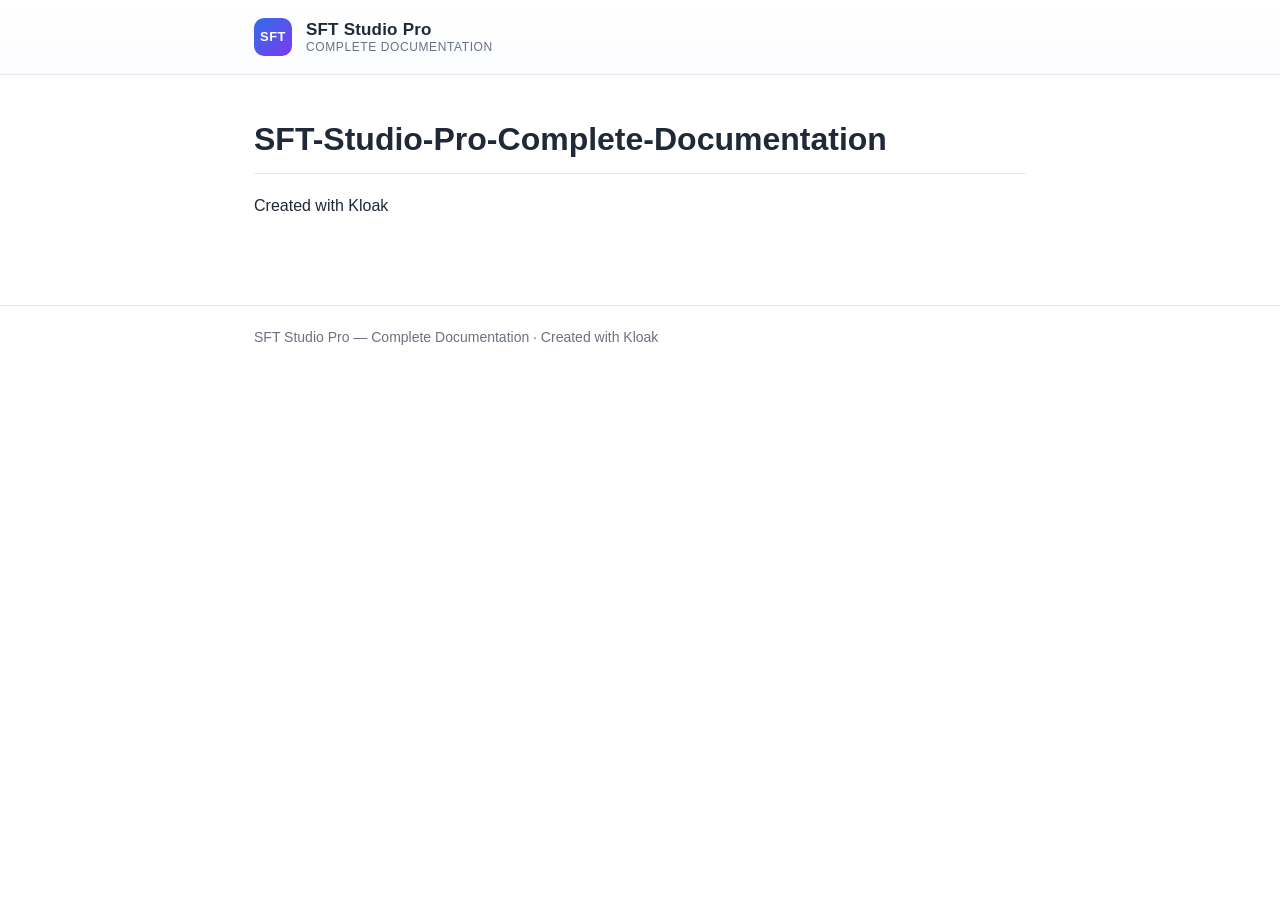
==== index.html @ 823feee2 "Prepare pages deployment with Kloak" ====
<!DOCTYPE html>
<html lang="en">
<head>
<meta charset="utf-8">
<meta name="viewport" content="width=device-width, initial-scale=1">
<title>SFT Studio Pro — Complete Documentation</title>
<meta name="description" content="SFT Studio Pro — Complete Documentation">
<style>
:root{
  --text:#1f2937;
  --muted:#6b7280;
  --accent:#2f6feb;
  --border:#e5e7eb;
  --bg:#ffffff;
  --surface:#f6f8fa;
  --code-bg:#eef1f5;
}
*{box-sizing:border-box}
html{scroll-behavior:smooth}
body{
  margin:0;
  font-family:-apple-system,BlinkMacSystemFont,"Segoe UI",Roboto,Helvetica,Arial,sans-serif;
  color:var(--text);
  background:var(--bg);
  line-height:1.7;
  -webkit-font-smoothing:antialiased;
}
.wrap{max-width:820px;margin:0 auto;padding:0 24px}
.site-header{
  border-bottom:1px solid var(--border);
  background:linear-gradient(180deg,#ffffff,#fbfcfe);
}
.site-header .wrap{
  display:flex;
  align-items:center;
  gap:14px;
  padding-top:18px;
  padding-bottom:18px;
}
.logo{
  width:38px;
  height:38px;
  border-radius:10px;
  flex:0 0 auto;
  background:linear-gradient(135deg,#2f6feb,#7c3aed);
  color:#fff;
  font-weight:700;
  font-size:13px;
  letter-spacing:.5px;
  display:flex;
  align-items:center;
  justify-content:center;
}
.brand{display:flex;flex-direction:column;line-height:1.25}
.brand strong{font-size:17px;letter-spacing:.2px}
.brand span{font-size:12px;color:var(--muted);letter-spacing:.6px;text-transform:uppercase}
main{padding:44px 0 72px}
article h1{font-size:32px;line-height:1.25;margin:0 0 18px;padding-bottom:14px;border-bottom:1px solid var(--border)}
article h2{font-size:24px;margin:34px 0 12px;padding-bottom:8px;border-bottom:1px solid var(--border)}
article h3{font-size:19px;margin:28px 0 10px}
article h4{font-size:16px;margin:24px 0 8px}
article p{margin:0 0 14px}
article a{color:var(--accent);text-decoration:none}
article a:hover{text-decoration:underline}
article code{
  background:var(--code-bg);
  padding:2px 6px;
  border-radius:5px;
  font-size:.9em;
  font-family:ui-monospace,SFMono-Regular,Menlo,Consolas,monospace;
}
article pre{
  background:#0d1117;
  color:#e6edf3;
  padding:16px;
  border-radius:8px;
  overflow:auto;
  font-size:14px;
  line-height:1.55;
  margin:0 0 16px;
}
article pre code{background:transparent;padding:0;color:inherit}
article ul,article ol{padding-left:26px;margin:0 0 14px}
article li{margin:4px 0}
article blockquote{
  margin:0 0 14px;
  padding:6px 16px;
  border-left:3px solid var(--border);
  color:var(--muted);
  background:var(--surface);
  border-radius:0 8px 8px 0;
}
article hr{border:0;border-top:1px solid var(--border);margin:28px 0}
article img{max-width:100%;height:auto}
.site-footer{border-top:1px solid var(--border);color:var(--muted);font-size:14px}
.site-footer .wrap{padding-top:20px;padding-bottom:30px}
@media (max-width:600px){
  article h1{font-size:26px}
  main{padding:32px 0 56px}
}
</style>
</head>
<body>
<header class="site-header">
  <div class="wrap">
    <div class="logo" aria-hidden="true">SFT</div>
    <div class="brand">
      <strong>SFT Studio Pro</strong>
      <span>Complete Documentation</span>
    </div>
  </div>
</header>
<main>
  <div class="wrap">
    <article id="content">
      <h1>SFT-Studio-Pro-Complete-Documentation</h1>
      <p>Created with Kloak</p>
    </article>
  </div>
</main>
<footer class="site-footer">
  <div class="wrap">SFT Studio Pro — Complete Documentation · Created with Kloak</div>
</footer>
<script>
(function () {
  function esc(s) {
    return s.replace(/&/g, "&amp;").replace(/</g, "&lt;").replace(/>/g, "&gt;");
  }
  function inline(s) {
    return esc(s)
      .replace(/`([^`]+)`/g, "<code>$1</code>")
      .replace(/!\[([^\]]*)\]\(([^)\s]+)\)/g, "<img alt=\"$1\" src=\"$2\">")
      .replace(/\[([^\]]+)\]\(([^)\s]+)\)/g, "<a href=\"$2\" target=\"_blank\" rel=\"noopener noreferrer\">$1</a>")
      .replace(/\*\*([^*]+)\*\*/g, "<strong>$1</strong>")
      .replace(/(^|\W)\*([^*]+)\*/g, "$1<em>$2</em>");
  }
  function renderMarkdown(md) {
    var lines = md.replace(/\r\n?/g, "\n").split("\n");
    var out = [];
    var inCode = false, code = [], listTag = null, para = [];
    function flushPara() {
      if (para.length) {
        out.push("<p>" + para.map(inline).join(" ") + "</p>");
        para = [];
      }
    }
    function closeList() {
      if (listTag) {
        out.push("</" + listTag + ">");
        listTag = null;
      }
    }
    for (var i = 0; i < lines.length; i++) {
      var line = lines[i];
      if (/^```/.test(line)) {
        if (inCode) {
          out.push("<pre><code>" + esc(code.join("\n")) + "</code></pre>");
          code = [];
          inCode = false;
        } else {
          flushPara();
          closeList();
          inCode = true;
        }
        continue;
      }
      if (inCode) { code.push(line); continue; }
      if (/^\s*$/.test(line)) { flushPara(); closeList(); continue; }
      var h = line.match(/^(#{1,6})\s+(.*)$/);
      if (h) {
        flushPara();
        closeList();
        out.push("<h" + h[1].length + ">" + inline(h[2]) + "</h" + h[1].length + ">");
        continue;
      }
      if (/^\s*([-*+]|\d+[.)])\s+/.test(line)) {
        flushPara();
        var tag = /^\s*\d+[.)]\s+/.test(line) ? "ol" : "ul";
        if (listTag !== tag) { closeList(); out.push("<" + tag + ">"); listTag = tag; }
        out.push("<li>" + inline(line.replace(/^\s*([-*+]|\d+[.)])\s+/, "")) + "</li>");
        continue;
      }
      if (/^>\s?/.test(line)) {
        flushPara();
        closeList();
        out.push("<blockquote>" + inline(line.replace(/^>\s?/, "")) + "</blockquote>");
        continue;
      }
      if (/^\s*(-{3,}|\*{3,}|_{3,})\s*$/.test(line)) {
        flushPara();
        closeList();
        out.push("<hr>");
        continue;
      }
      para.push(line.trim());
    }
    if (inCode) { out.push("<pre><code>" + esc(code.join("\n")) + "</code></pre>"); }
    flushPara();
    closeList();
    return out.join("\n");
  }
  fetch("README.md", { cache: "no-store" })
    .then(function (r) {
      if (!r.ok) { throw new Error("README unavailable"); }
      return r.text();
    })
    .then(function (text) {
      if (text && text.trim()) {
        document.getElementById("content").innerHTML = renderMarkdown(text);
      }
    })
    .catch(function () {
      /* Keep the embedded documentation content as fallback. */
    });
})();
</script>
</body>
</html>
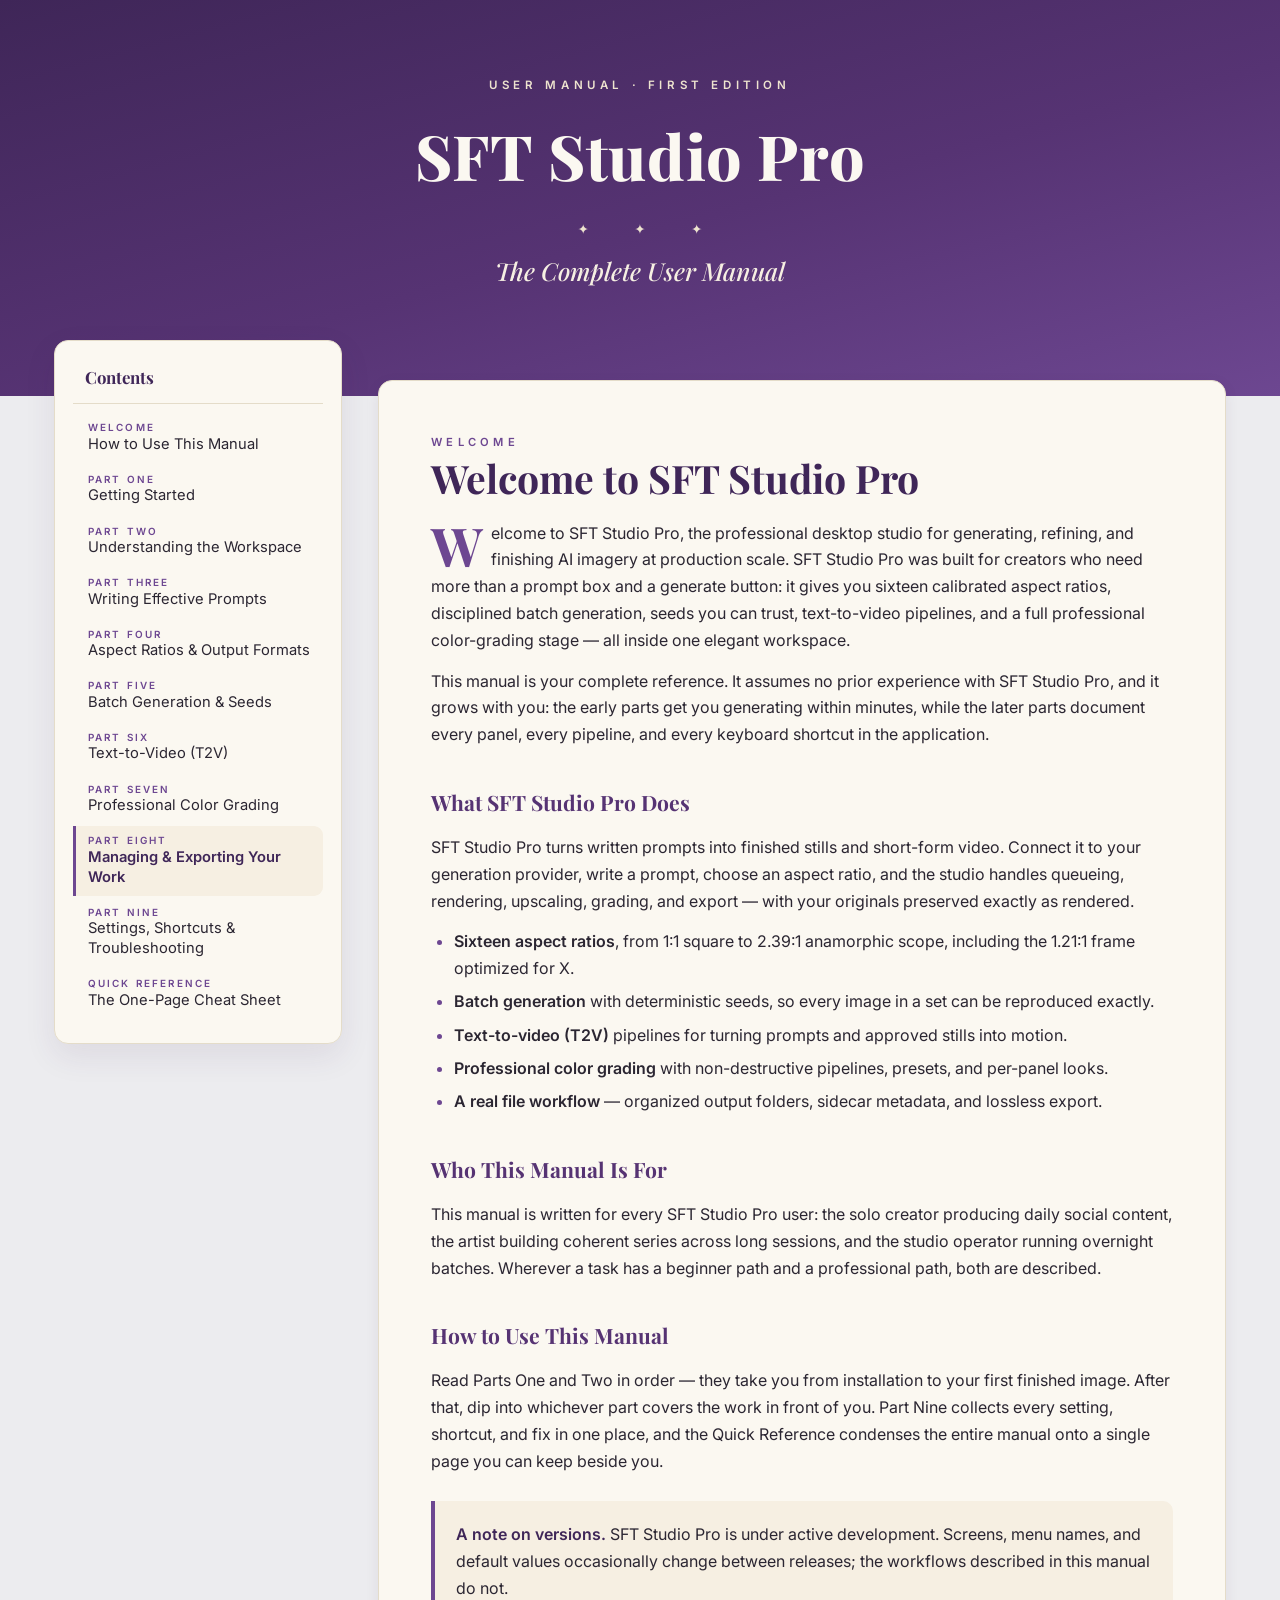
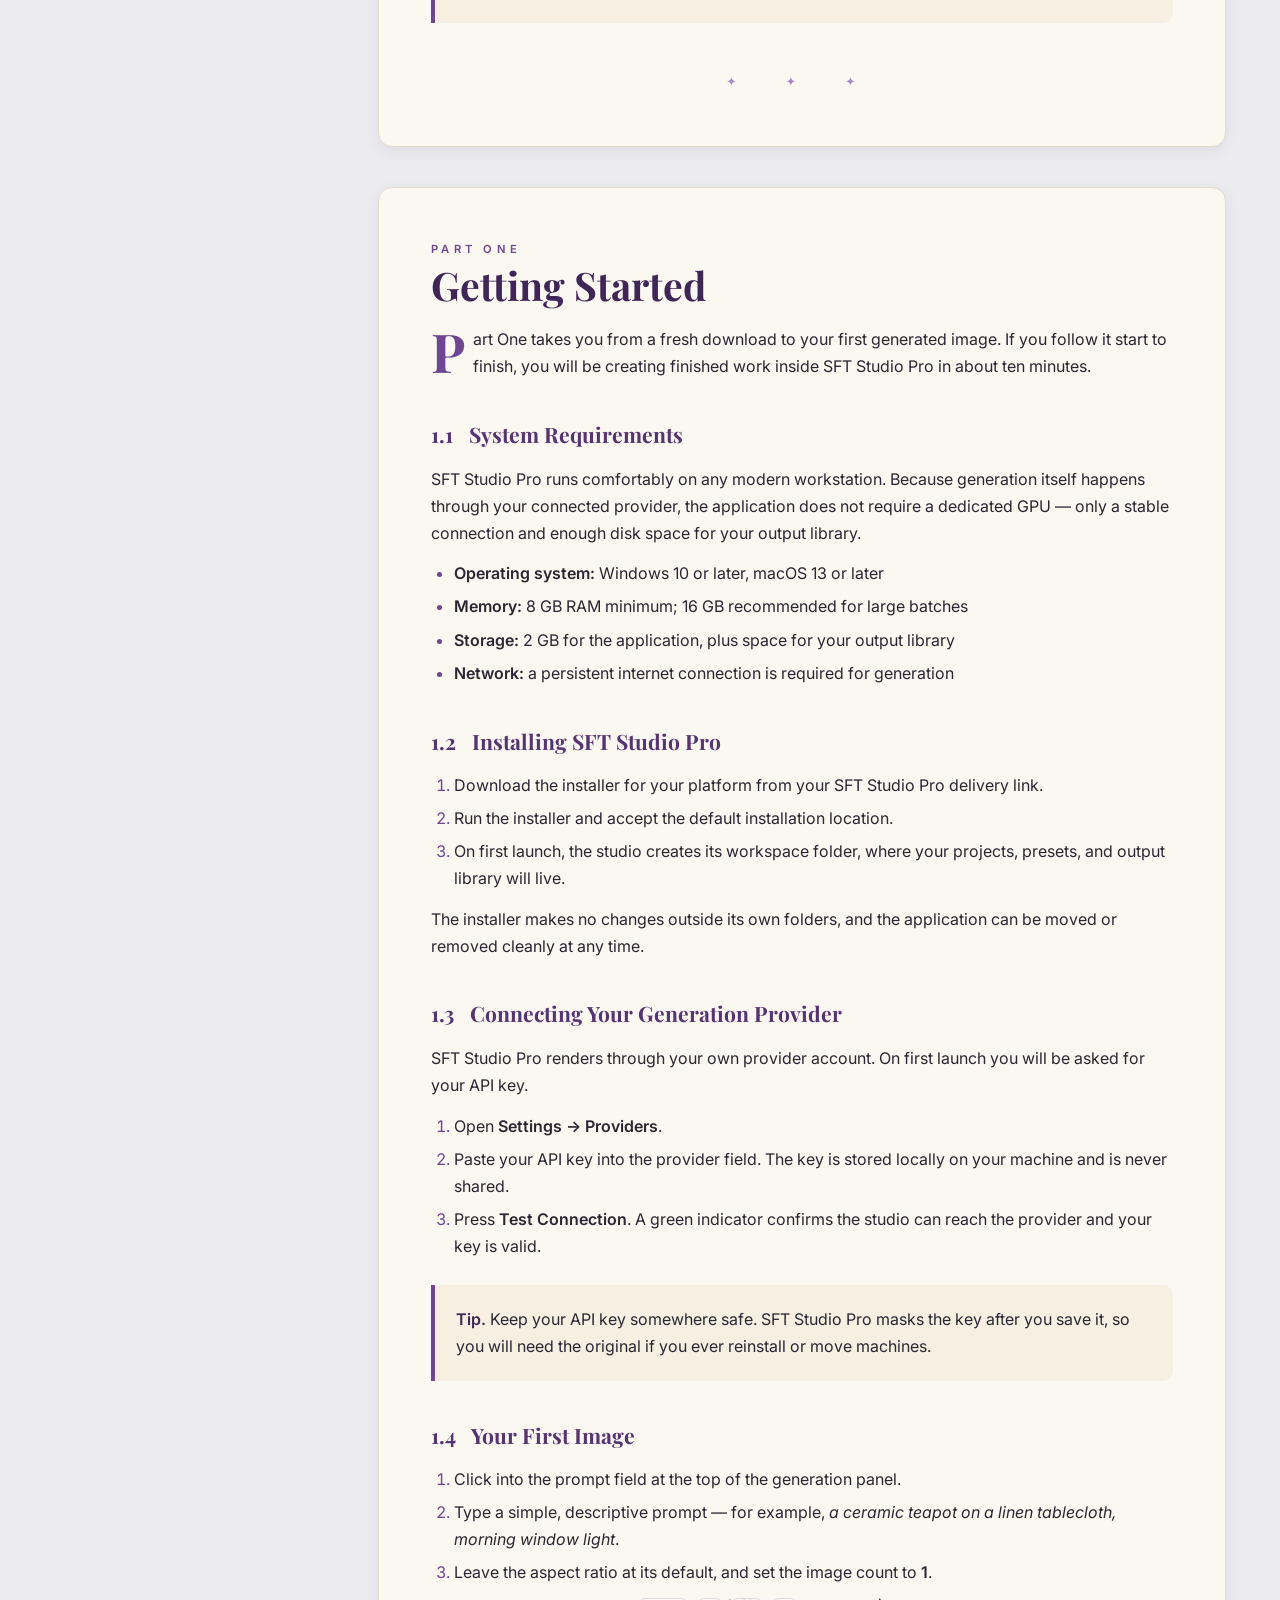
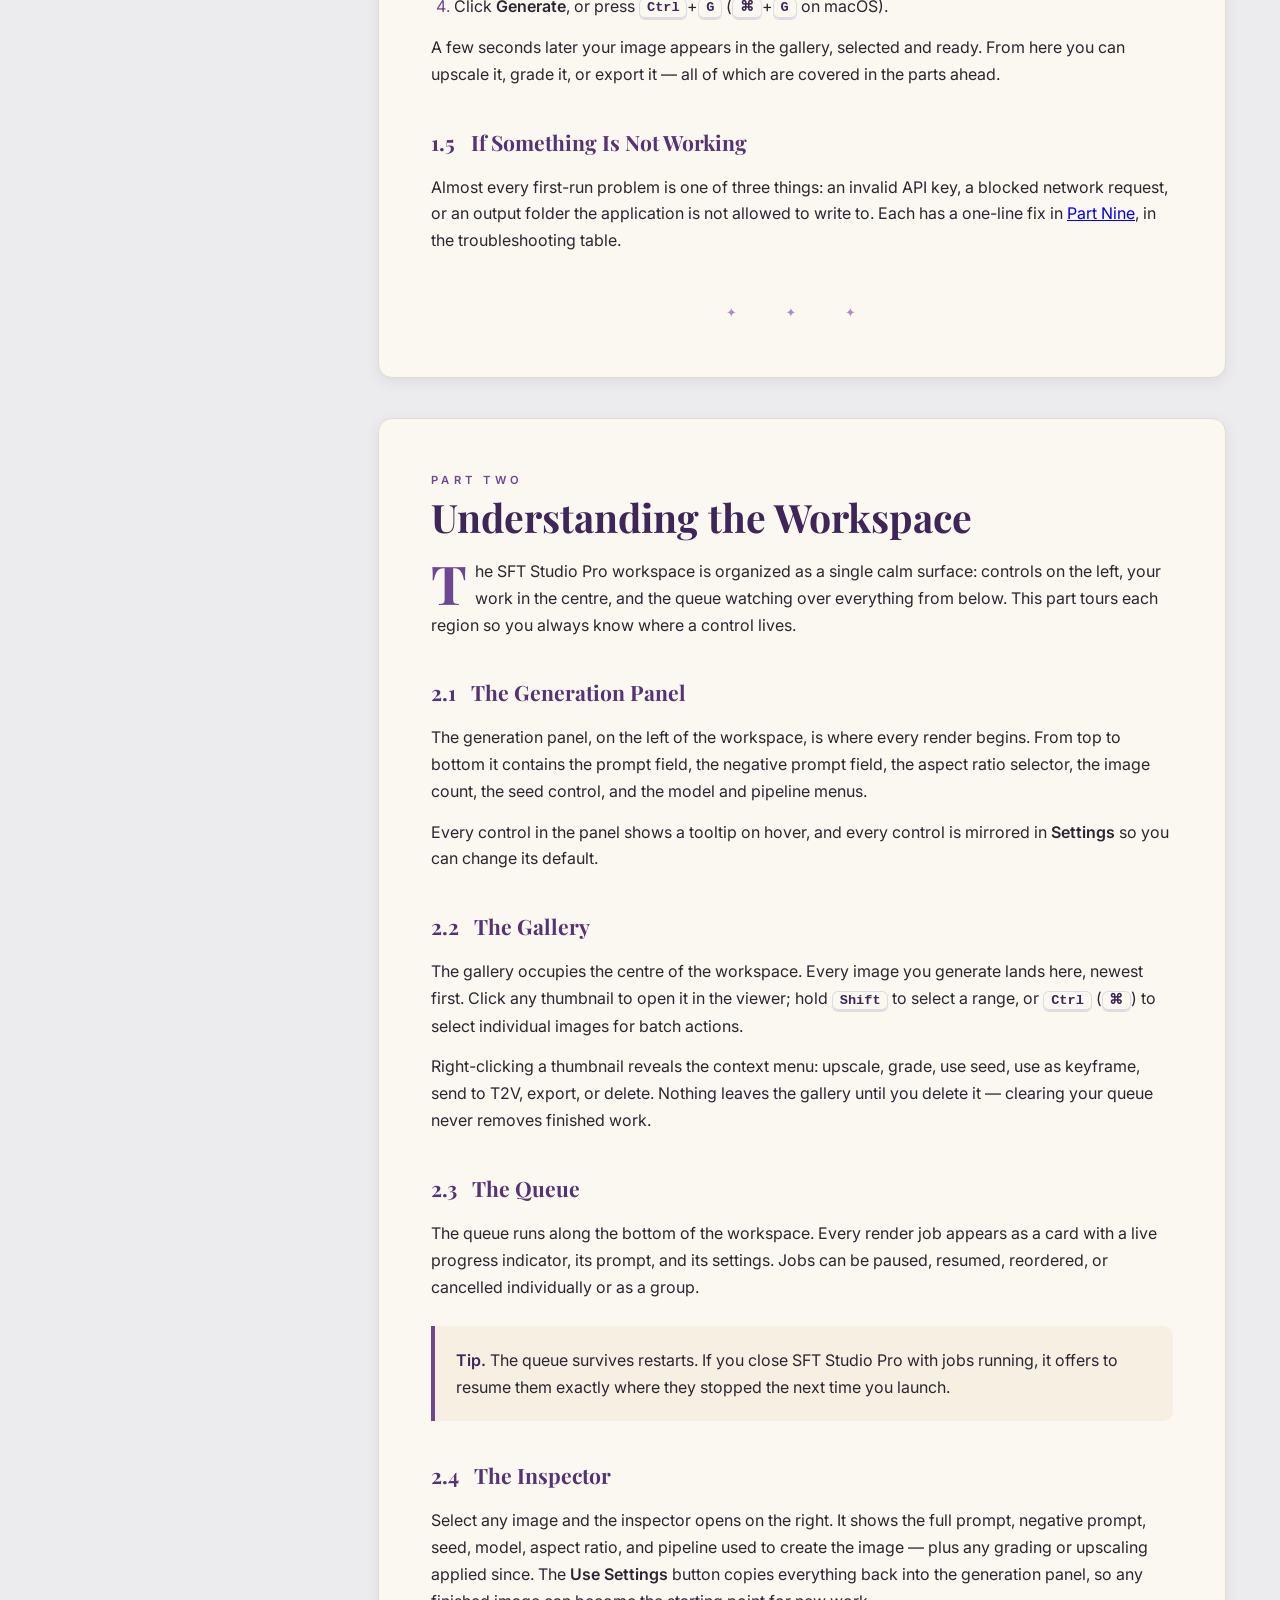
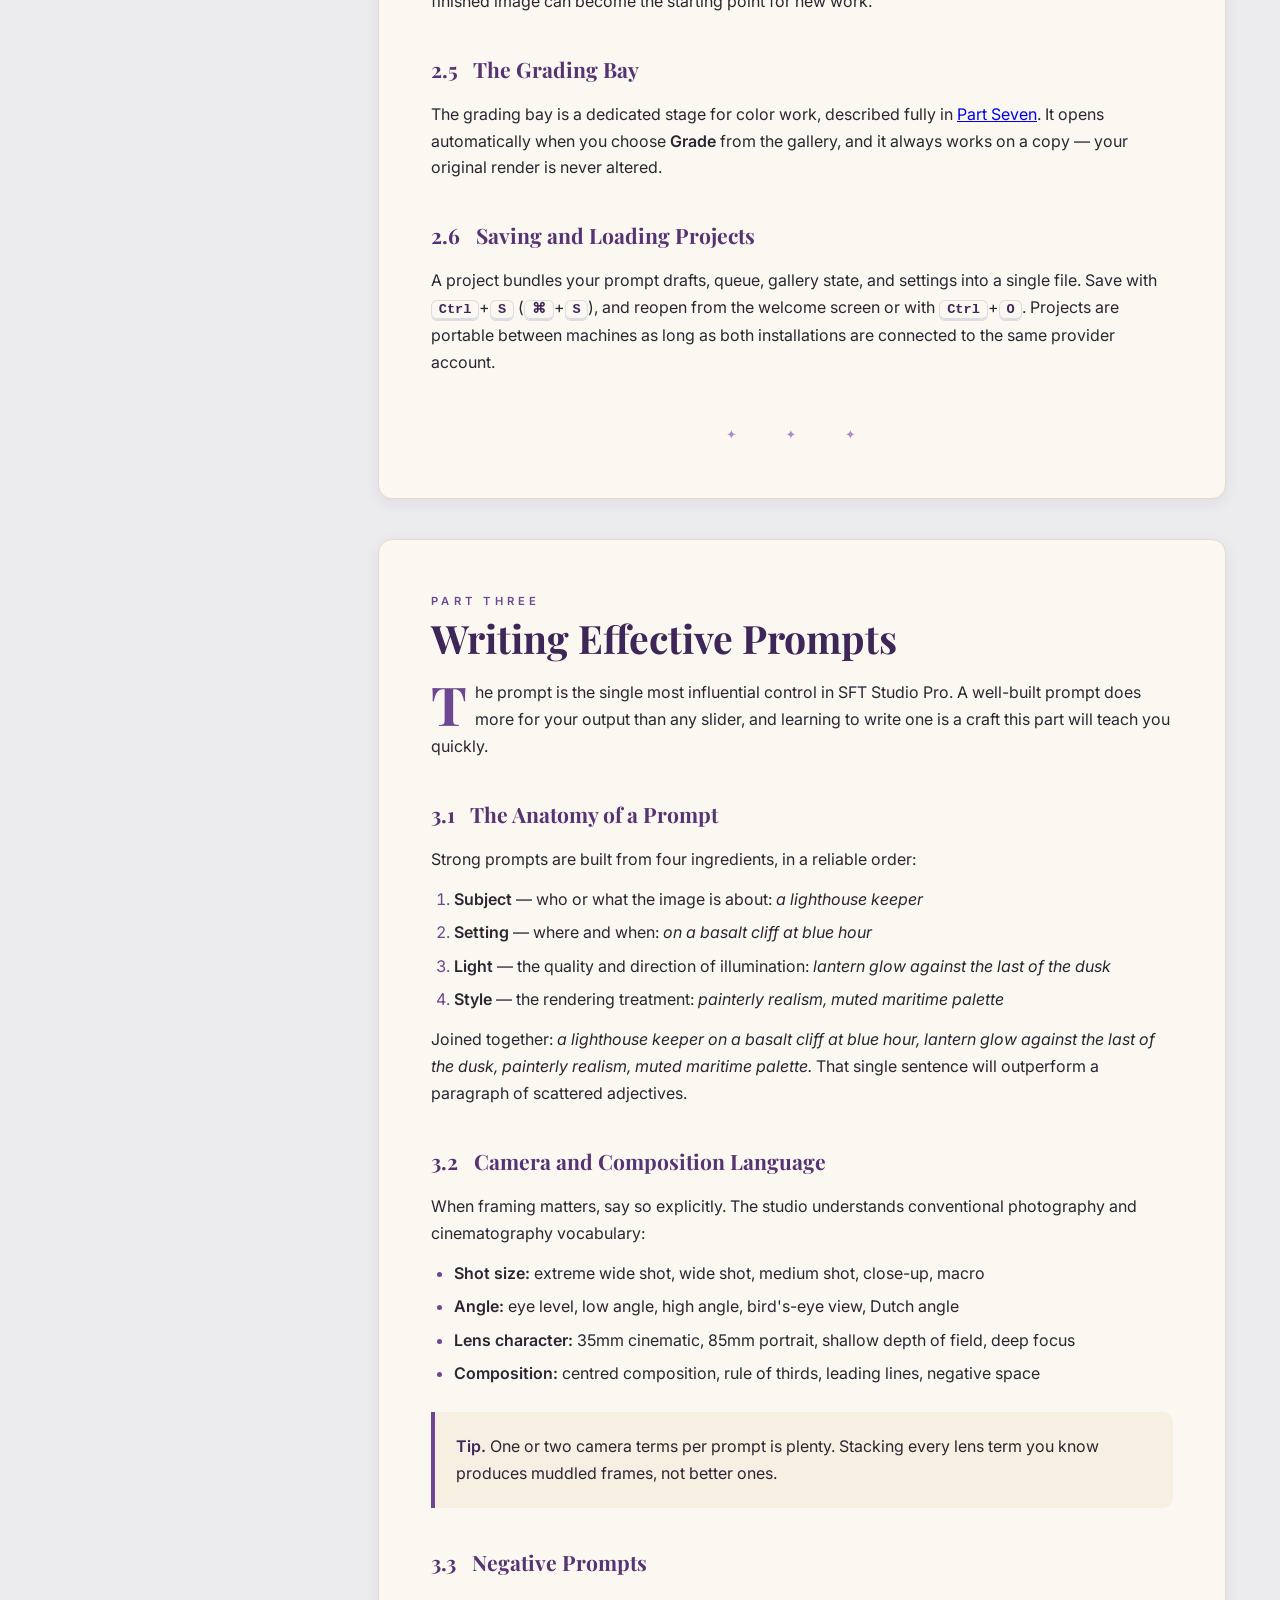
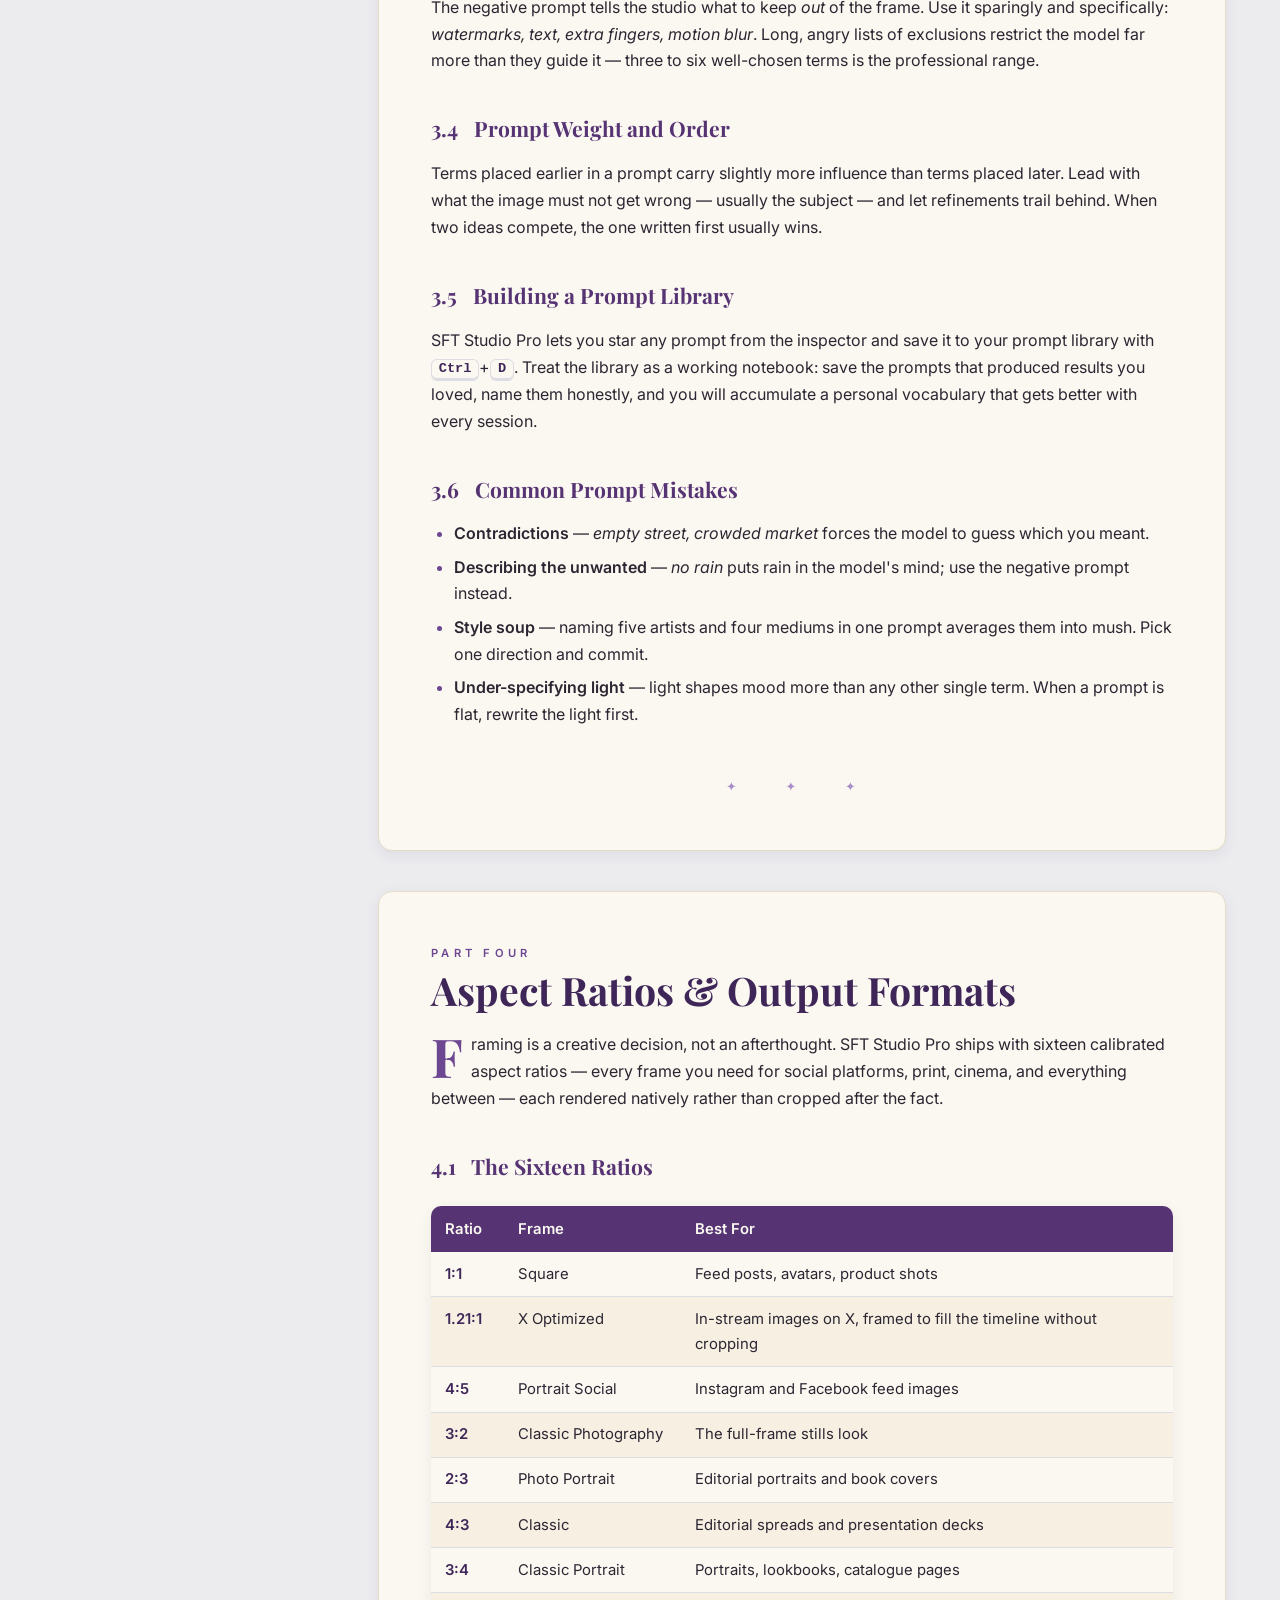
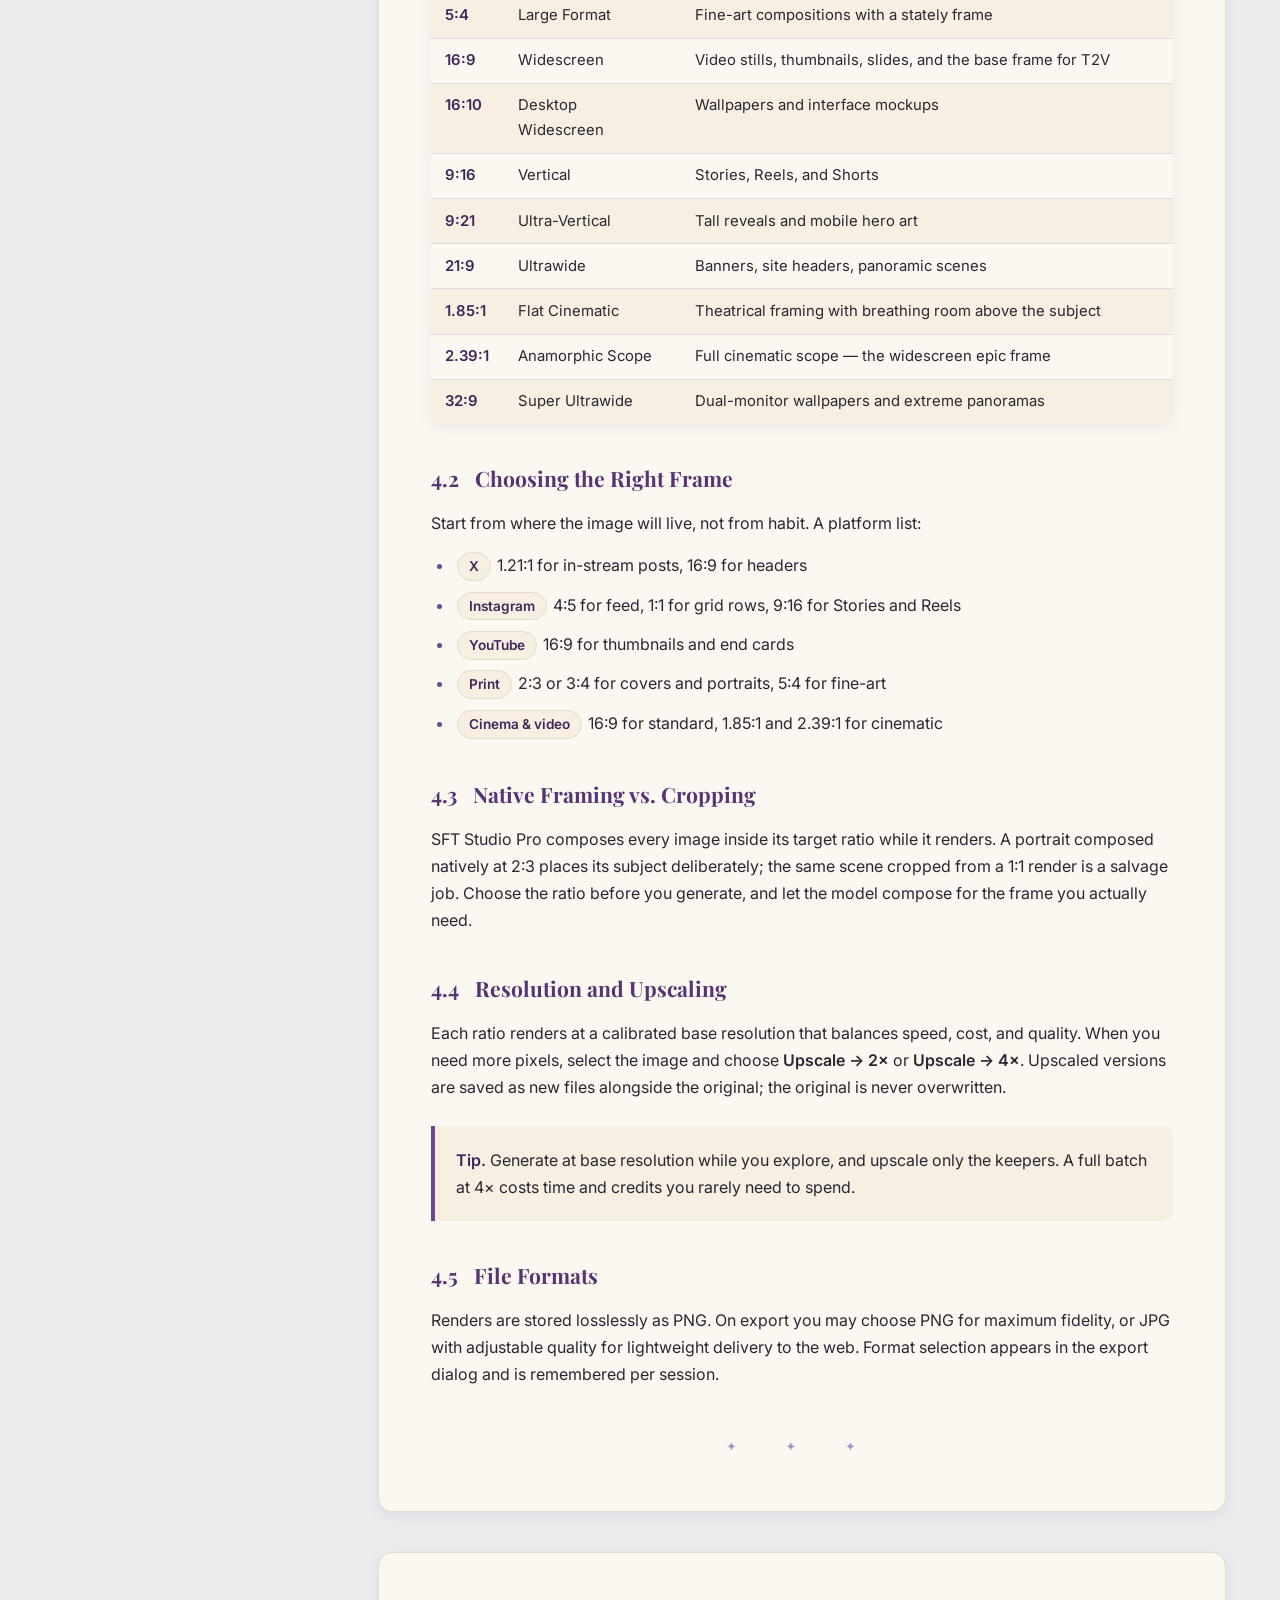
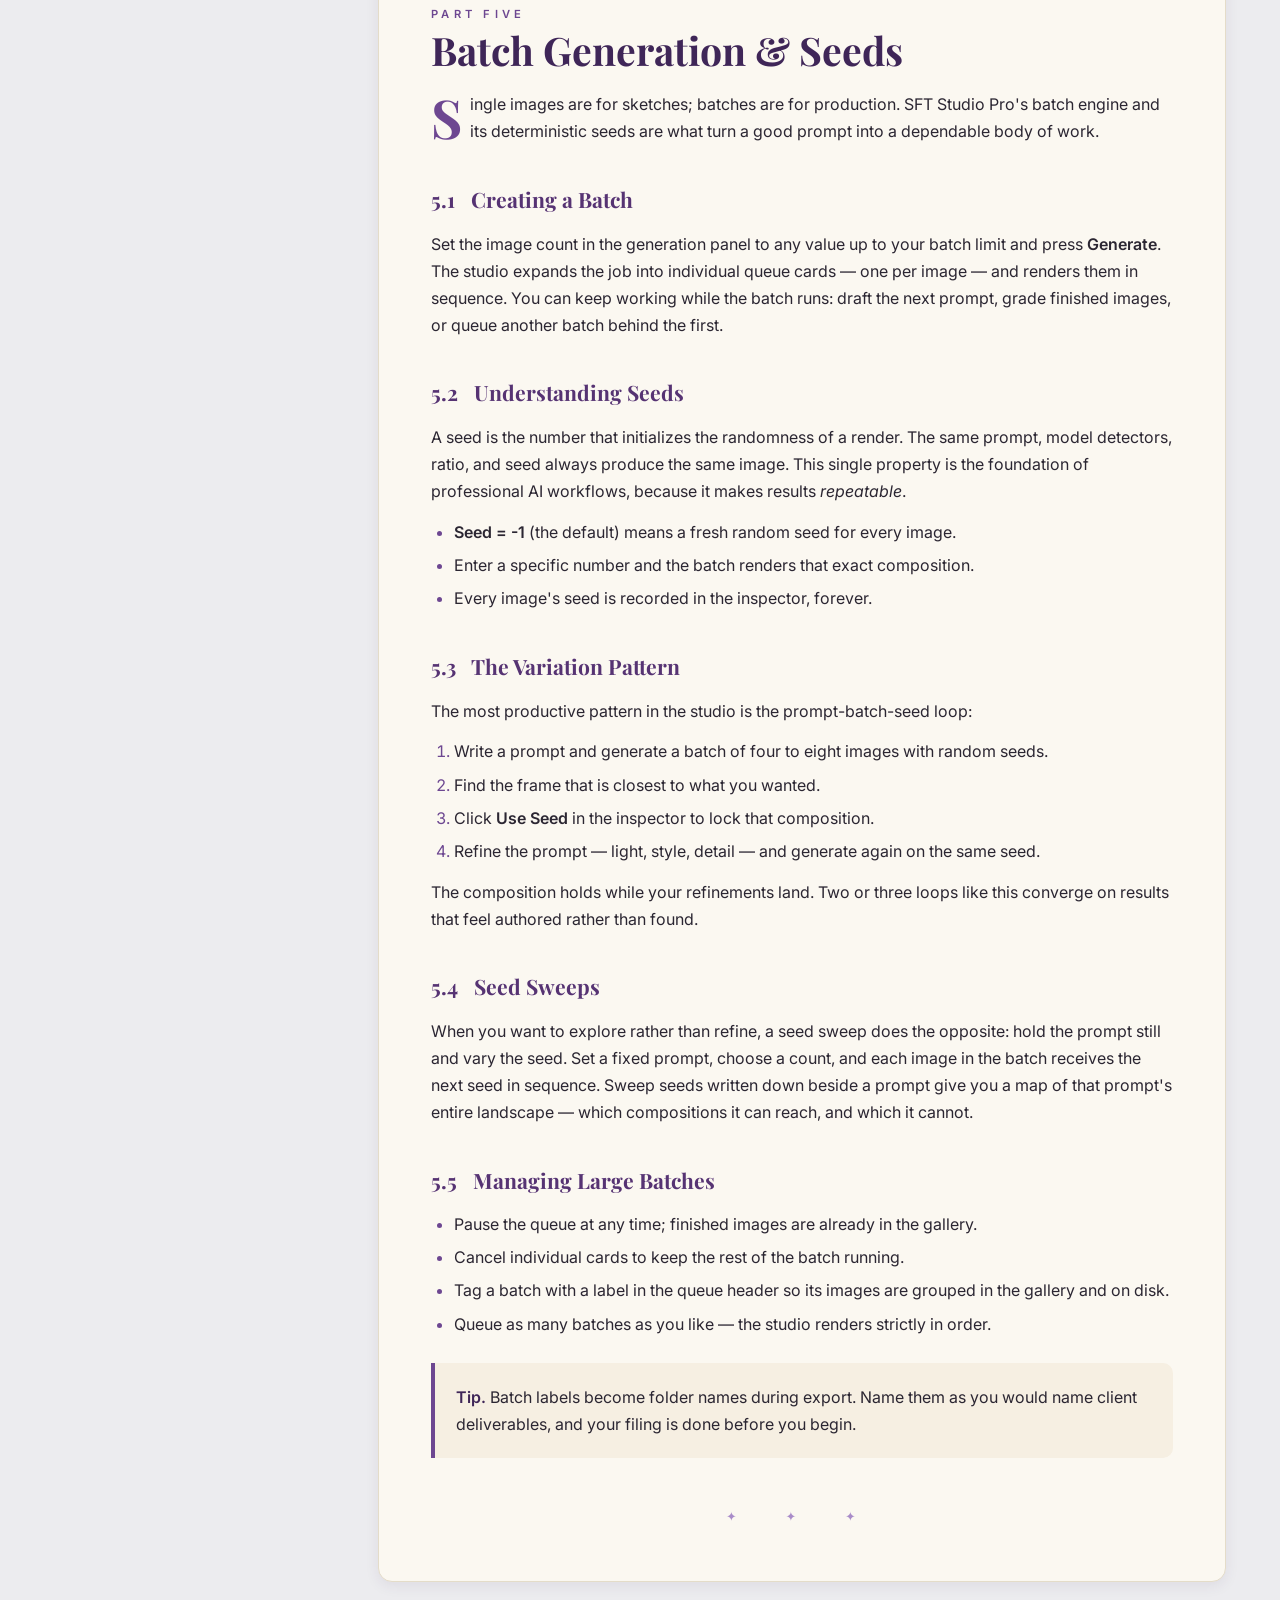
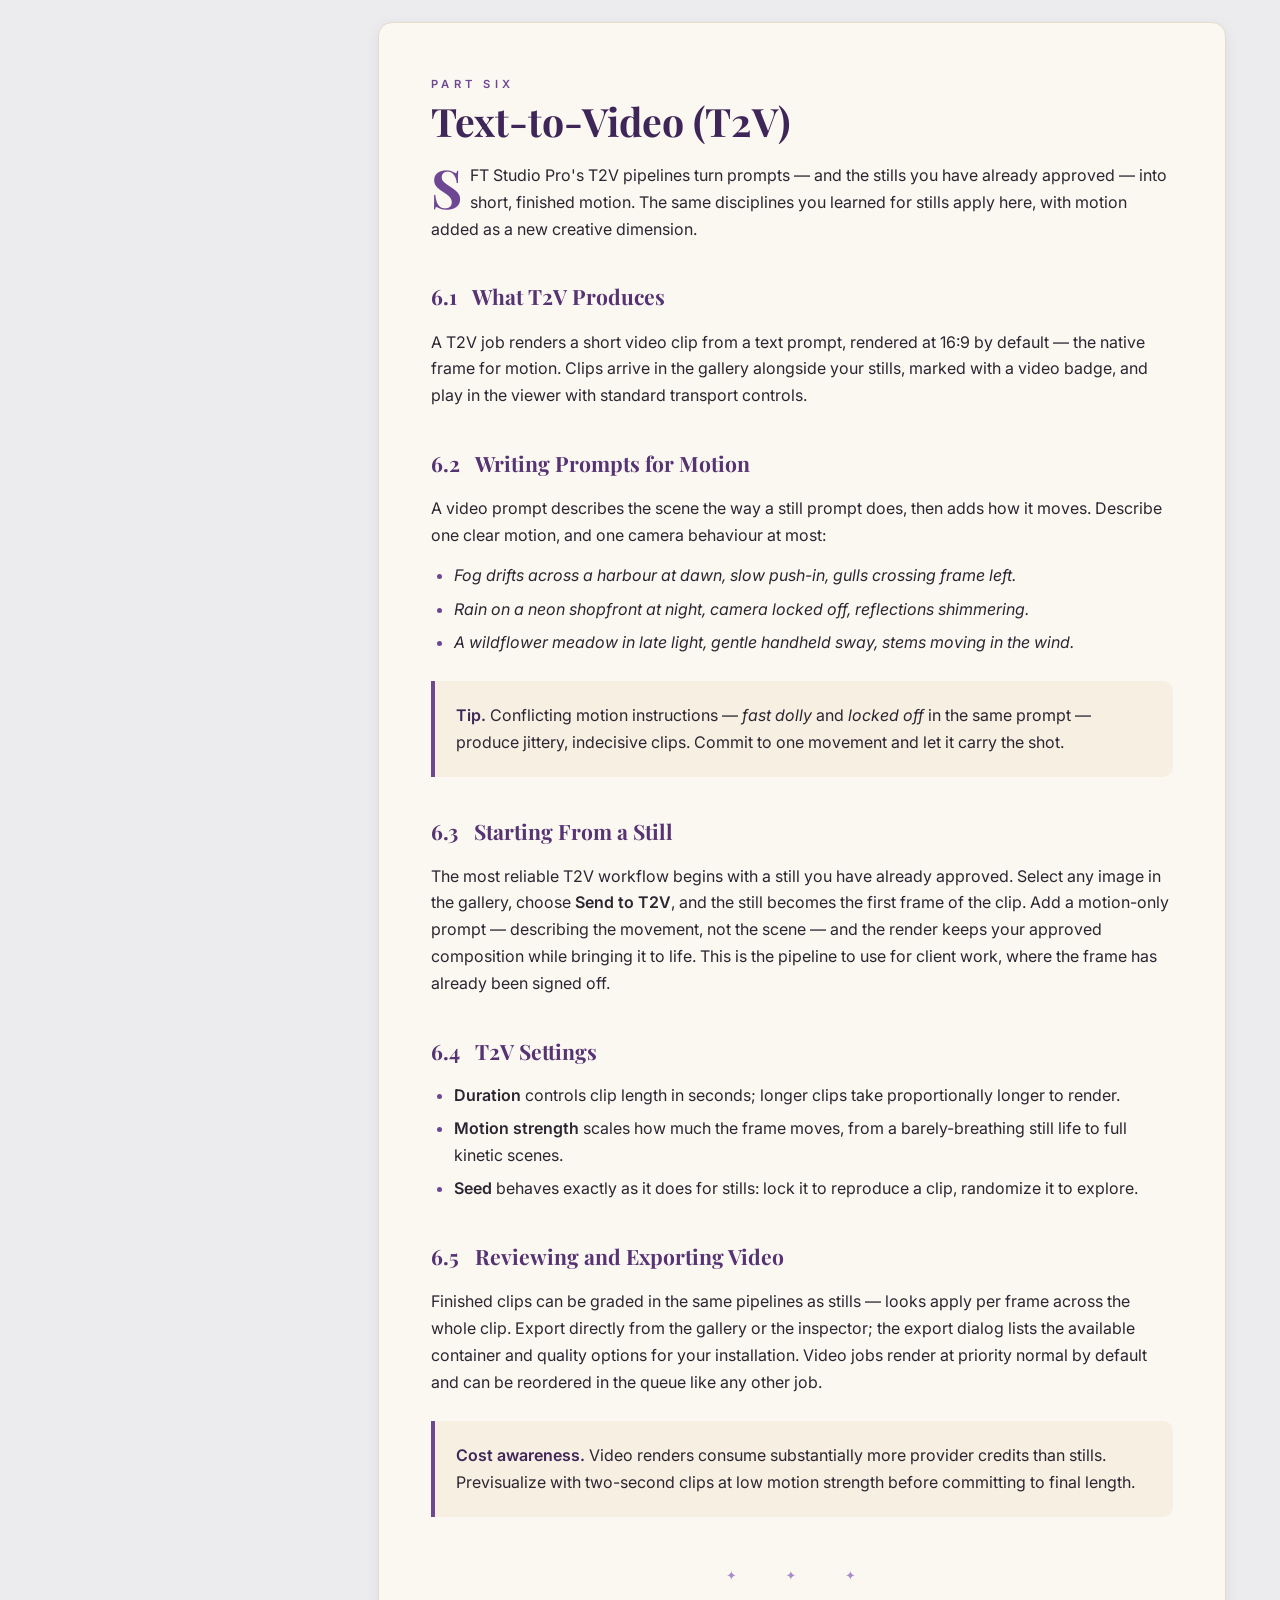
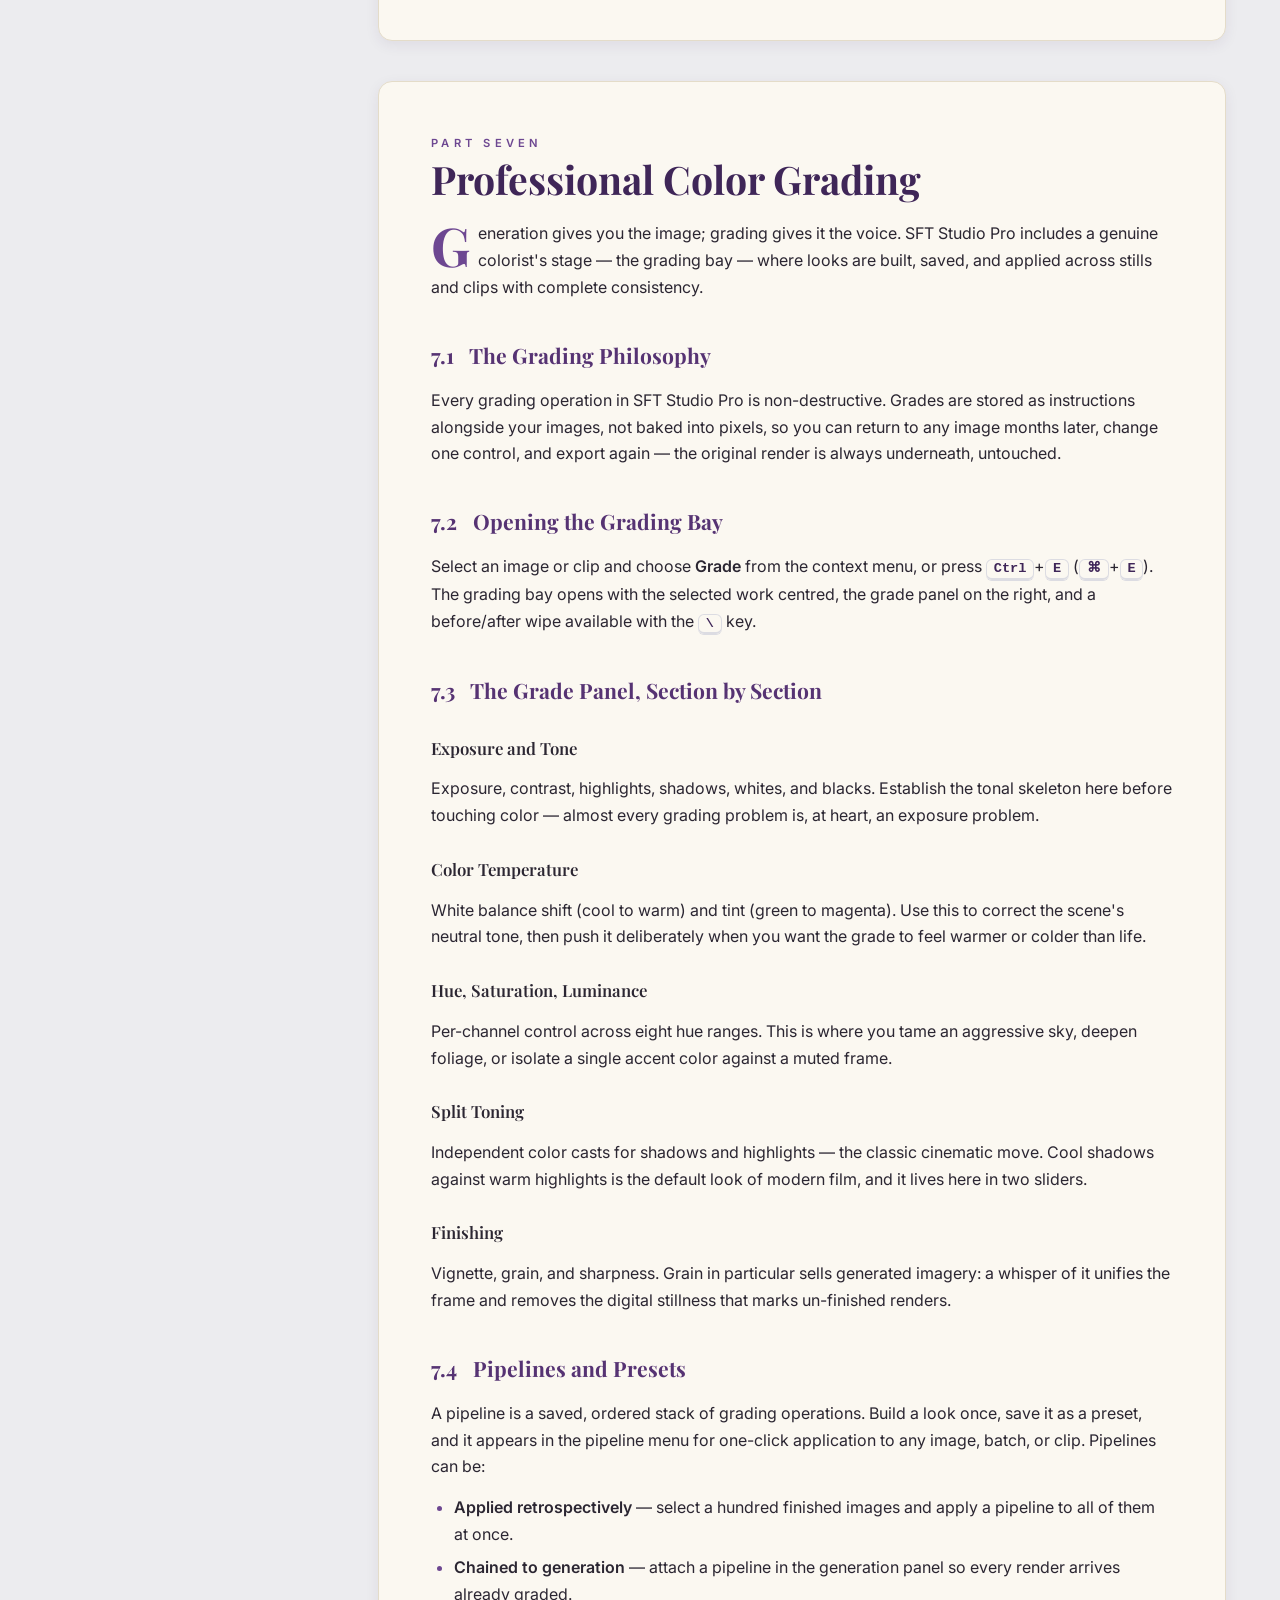
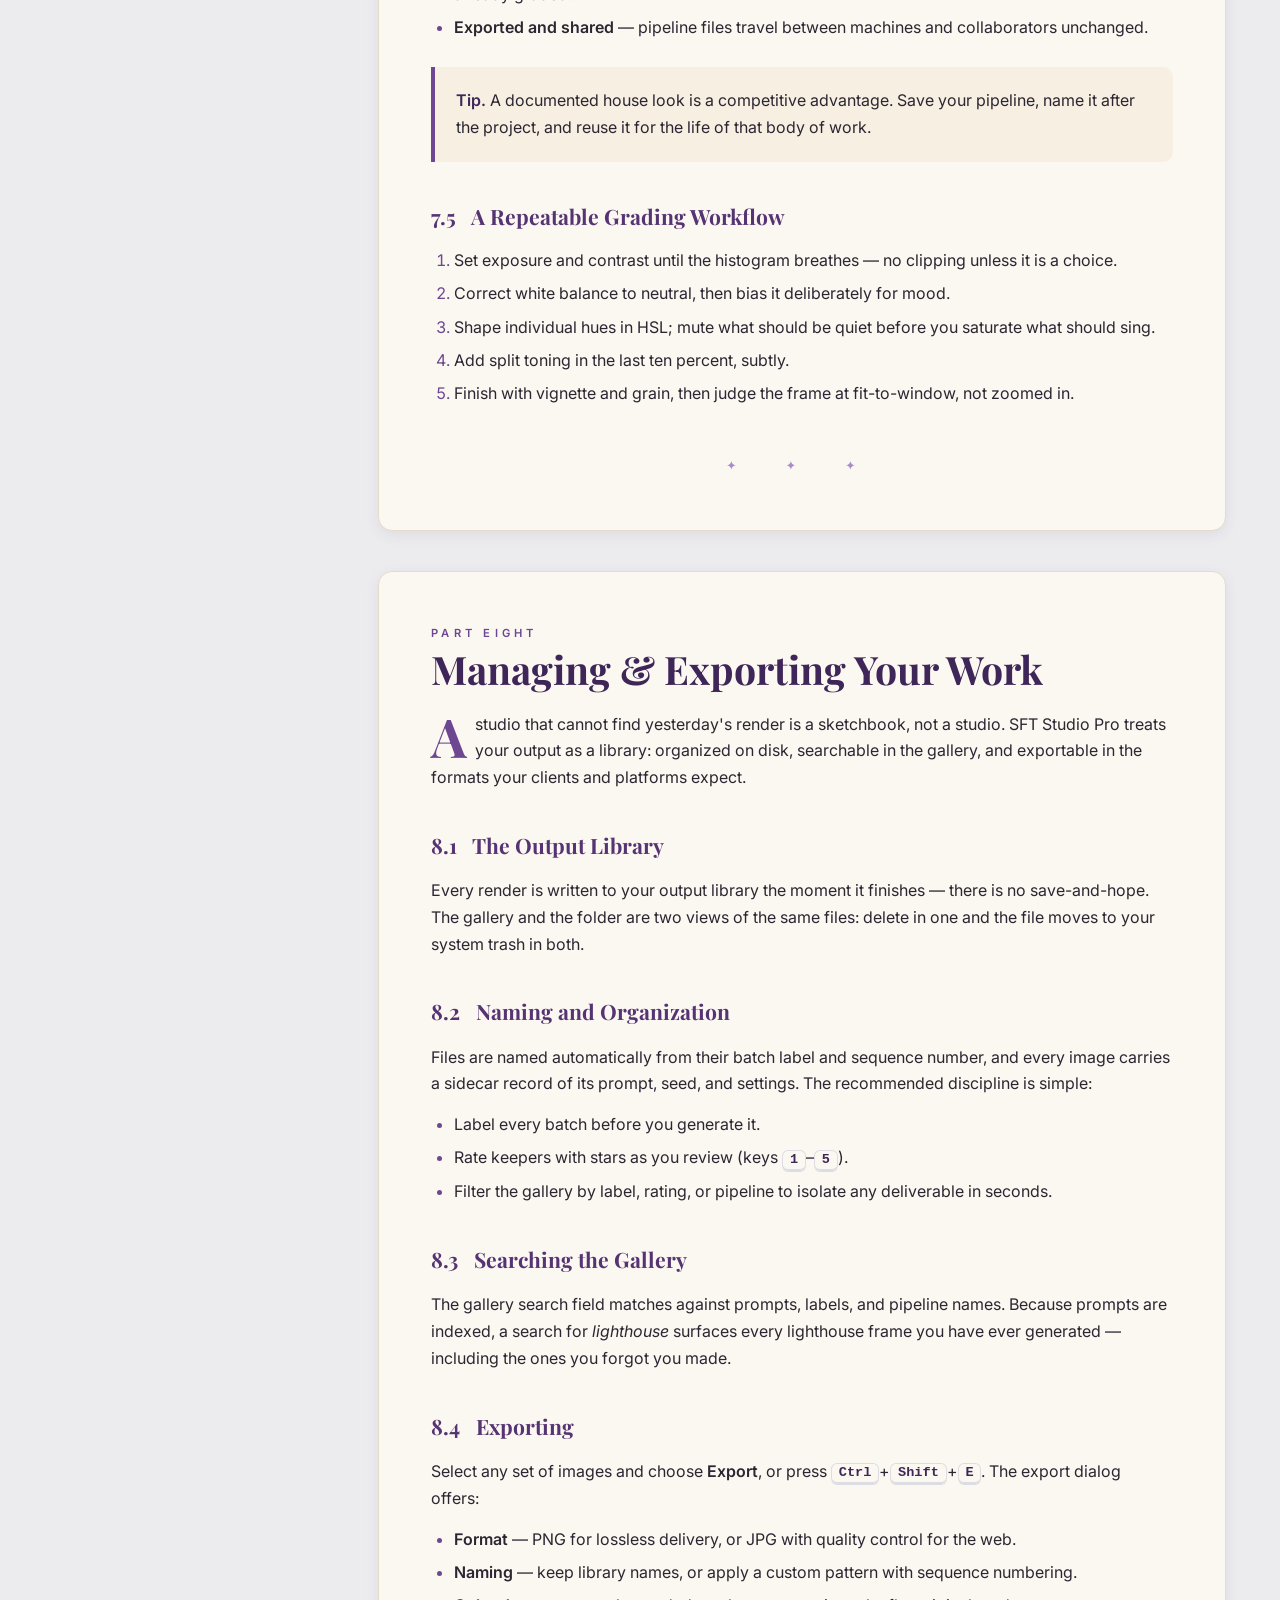
==== commit 9f646480: "Add index.html via Kloak" ====
--- a/index.html
+++ b/index.html
@@ -1,218 +1,68 @@
 <!DOCTYPE html>
 <html lang="en">
 <head>
-<meta charset="utf-8">
-<meta name="viewport" content="width=device-width, initial-scale=1">
-<title>SFT Studio Pro — Complete Documentation</title>
-<meta name="description" content="SFT Studio Pro — Complete Documentation">
-<style>
-:root{
-  --text:#1f2937;
-  --muted:#6b7280;
-  --accent:#2f6feb;
-  --border:#e5e7eb;
-  --bg:#ffffff;
-  --surface:#f6f8fa;
-  --code-bg:#eef1f5;
-}
-*{box-sizing:border-box}
-html{scroll-behavior:smooth}
-body{
-  margin:0;
-  font-family:-apple-system,BlinkMacSystemFont,"Segoe UI",Roboto,Helvetica,Arial,sans-serif;
-  color:var(--text);
-  background:var(--bg);
-  line-height:1.7;
-  -webkit-font-smoothing:antialiased;
-}
-.wrap{max-width:820px;margin:0 auto;padding:0 24px}
-.site-header{
-  border-bottom:1px solid var(--border);
-  background:linear-gradient(180deg,#ffffff,#fbfcfe);
-}
-.site-header .wrap{
-  display:flex;
-  align-items:center;
-  gap:14px;
-  padding-top:18px;
-  padding-bottom:18px;
-}
-.logo{
-  width:38px;
-  height:38px;
-  border-radius:10px;
-  flex:0 0 auto;
-  background:linear-gradient(135deg,#2f6feb,#7c3aed);
-  color:#fff;
-  font-weight:700;
-  font-size:13px;
-  letter-spacing:.5px;
-  display:flex;
-  align-items:center;
-  justify-content:center;
-}
-.brand{display:flex;flex-direction:column;line-height:1.25}
-.brand strong{font-size:17px;letter-spacing:.2px}
-.brand span{font-size:12px;color:var(--muted);letter-spacing:.6px;text-transform:uppercase}
-main{padding:44px 0 72px}
-article h1{font-size:32px;line-height:1.25;margin:0 0 18px;padding-bottom:14px;border-bottom:1px solid var(--border)}
-article h2{font-size:24px;margin:34px 0 12px;padding-bottom:8px;border-bottom:1px solid var(--border)}
-article h3{font-size:19px;margin:28px 0 10px}
-article h4{font-size:16px;margin:24px 0 8px}
-article p{margin:0 0 14px}
-article a{color:var(--accent);text-decoration:none}
-article a:hover{text-decoration:underline}
-article code{
-  background:var(--code-bg);
-  padding:2px 6px;
-  border-radius:5px;
-  font-size:.9em;
-  font-family:ui-monospace,SFMono-Regular,Menlo,Consolas,monospace;
-}
-article pre{
-  background:#0d1117;
-  color:#e6edf3;
-  padding:16px;
-  border-radius:8px;
-  overflow:auto;
-  font-size:14px;
-  line-height:1.55;
-  margin:0 0 16px;
-}
-article pre code{background:transparent;padding:0;color:inherit}
-article ul,article ol{padding-left:26px;margin:0 0 14px}
-article li{margin:4px 0}
-article blockquote{
-  margin:0 0 14px;
-  padding:6px 16px;
-  border-left:3px solid var(--border);
-  color:var(--muted);
-  background:var(--surface);
-  border-radius:0 8px 8px 0;
-}
-article hr{border:0;border-top:1px solid var(--border);margin:28px 0}
-article img{max-width:100%;height:auto}
-.site-footer{border-top:1px solid var(--border);color:var(--muted);font-size:14px}
-.site-footer .wrap{padding-top:20px;padding-bottom:30px}
-@media (max-width:600px){
-  article h1{font-size:26px}
-  main{padding:32px 0 56px}
-}
-</style>
+<meta charset="UTF-8">
+<meta name="viewport" content="width=device-width, initial-scale=1.0">
+<title>SFT Studio Pro — The Complete User Manual</title>
+<meta name="description" content="SFT Studio Pro — The Complete User Manual. Welcome, Parts One through Nine, and Quick Reference in one elegant page.">
+<link rel="preconnect" href="https://fonts.googleapis.com">
+<link rel="preconnect" href="https://fonts.gstatic.com" crossorigin>
+<link href="https://fonts.googleapis.com/css2?family=Playfair+Display:ital,wght@0,400;0,500;0,600;0,700;0,800;1,400;1,500&family=Inter:wght@400;500;600&display=swap" rel="stylesheet">
+<link rel="stylesheet" href="css/style.css">
 </head>
 <body>
-<header class="site-header">
-  <div class="wrap">
-    <div class="logo" aria-hidden="true">SFT</div>
-    <div class="brand">
-      <strong>SFT Studio Pro</strong>
-      <span>Complete Documentation</span>
-    </div>
-  </div>
+
+<header class="hero">
+  <p class="edition">User Manual &middot; First Edition</p>
+  <h1>SFT&nbsp;Studio&nbsp;Pro</h1>
+  <p class="ornament">✦&ensp;✦&ensp;✦</p>
+  <p class="subtitle">The Complete User Manual</p>
 </header>
-<main>
-  <div class="wrap">
-    <article id="content">
-      <h1>SFT-Studio-Pro-Complete-Documentation</h1>
-      <p>Created with Kloak</p>
-    </article>
-  </div>
-</main>
-<footer class="site-footer">
-  <div class="wrap">SFT Studio Pro — Complete Documentation · Created with Kloak</div>
+
+<div class="layout">
+
+  <aside class="sidebar" id="sidebar">
+    <nav class="toc" aria-label="Table of contents">
+      <p class="toc-title">Contents</p>
+      <ol>
+        <li><a href="#welcome"><span class="toc-kicker">Welcome</span>How to Use This Manual</a></li>
+        <li><a href="#part-1"><span class="toc-kicker">Part One</span>Getting Started</a></li>
+        <li><a href="#part-2"><span class="toc-kicker">Part Two</span>Understanding the Workspace</a></li>
+        <li><a href="#part-3"><span class="toc-kicker">Part Three</span>Writing Effective Prompts</a></li>
+        <li><a href="#part-4"><span class="toc-kicker">Part Four</span>Aspect Ratios &amp; Output Formats</a></li>
+        <li><a href="#part-5"><span class="toc-kicker">Part Five</span>Batch Generation &amp; Seeds</a></li>
+        <li><a href="#part-6"><span class="toc-kicker">Part Six</span>Text-to-Video (T2V)</a></li>
+        <li><a href="#part-7"><span class="toc-kicker">Part Seven</span>Professional Color Grading</a></li>
+        <li><a href="#part-8"><span class="toc-kicker">Part Eight</span>Managing &amp; Exporting Your Work</a></li>
+        <li><a href="#part-9"><span class="toc-kicker">Part Nine</span>Settings, Shortcuts &amp; Troubleshooting</a></li>
+        <li><a href="#quick-reference"><span class="toc-kicker">Quick Reference</span>The One-Page Cheat Sheet</a></li>
+      </ol>
+    </nav>
+  </aside>
+
+  <div class="scrim" id="scrim" aria-hidden="true"></div>
+
+  <main class="manual" id="manual">
+    <noscript>
+      <section class="part">
+        <h2>JavaScript required</h2>
+        <p>This page assembles the manual from small section files. Please enable JavaScript, or open the files in the <code>sections/</code> folder directly.</p>
+      </section>
+    </noscript>
+    <div class="loading" id="loading">Opening the manual&hellip;</div>
+  </main>
+
+</div>
+
+<footer class="footer">
+  <p class="ornament">✦</p>
+  <p>SFT Studio Pro &mdash; The Complete User Manual</p>
+  <p class="fine">Published by The Kloaked Signal &middot; All rights reserved</p>
 </footer>
-<script>
-(function () {
-  function esc(s) {
-    return s.replace(/&/g, "&amp;").replace(/</g, "&lt;").replace(/>/g, "&gt;");
-  }
-  function inline(s) {
-    return esc(s)
-      .replace(/`([^`]+)`/g, "<code>$1</code>")
-      .replace(/!\[([^\]]*)\]\(([^)\s]+)\)/g, "<img alt=\"$1\" src=\"$2\">")
-      .replace(/\[([^\]]+)\]\(([^)\s]+)\)/g, "<a href=\"$2\" target=\"_blank\" rel=\"noopener noreferrer\">$1</a>")
-      .replace(/\*\*([^*]+)\*\*/g, "<strong>$1</strong>")
-      .replace(/(^|\W)\*([^*]+)\*/g, "$1<em>$2</em>");
-  }
-  function renderMarkdown(md) {
-    var lines = md.replace(/\r\n?/g, "\n").split("\n");
-    var out = [];
-    var inCode = false, code = [], listTag = null, para = [];
-    function flushPara() {
-      if (para.length) {
-        out.push("<p>" + para.map(inline).join(" ") + "</p>");
-        para = [];
-      }
-    }
-    function closeList() {
-      if (listTag) {
-        out.push("</" + listTag + ">");
-        listTag = null;
-      }
-    }
-    for (var i = 0; i < lines.length; i++) {
-      var line = lines[i];
-      if (/^```/.test(line)) {
-        if (inCode) {
-          out.push("<pre><code>" + esc(code.join("\n")) + "</code></pre>");
-          code = [];
-          inCode = false;
-        } else {
-          flushPara();
-          closeList();
-          inCode = true;
-        }
-        continue;
-      }
-      if (inCode) { code.push(line); continue; }
-      if (/^\s*$/.test(line)) { flushPara(); closeList(); continue; }
-      var h = line.match(/^(#{1,6})\s+(.*)$/);
-      if (h) {
-        flushPara();
-        closeList();
-        out.push("<h" + h[1].length + ">" + inline(h[2]) + "</h" + h[1].length + ">");
-        continue;
-      }
-      if (/^\s*([-*+]|\d+[.)])\s+/.test(line)) {
-        flushPara();
-        var tag = /^\s*\d+[.)]\s+/.test(line) ? "ol" : "ul";
-        if (listTag !== tag) { closeList(); out.push("<" + tag + ">"); listTag = tag; }
-        out.push("<li>" + inline(line.replace(/^\s*([-*+]|\d+[.)])\s+/, "")) + "</li>");
-        continue;
-      }
-      if (/^>\s?/.test(line)) {
-        flushPara();
-        closeList();
-        out.push("<blockquote>" + inline(line.replace(/^>\s?/, "")) + "</blockquote>");
-        continue;
-      }
-      if (/^\s*(-{3,}|\*{3,}|_{3,})\s*$/.test(line)) {
-        flushPara();
-        closeList();
-        out.push("<hr>");
-        continue;
-      }
-      para.push(line.trim());
-    }
-    if (inCode) { out.push("<pre><code>" + esc(code.join("\n")) + "</code></pre>"); }
-    flushPara();
-    closeList();
-    return out.join("\n");
-  }
-  fetch("README.md", { cache: "no-store" })
-    .then(function (r) {
-      if (!r.ok) { throw new Error("README unavailable"); }
-      return r.text();
-    })
-    .then(function (text) {
-      if (text && text.trim()) {
-        document.getElementById("content").innerHTML = renderMarkdown(text);
-      }
-    })
-    .catch(function () {
-      /* Keep the embedded documentation content as fallback. */
-    });
-})();
-</script>
+
+<button class="nav-toggle" id="navToggle" aria-expanded="false" aria-controls="sidebar">☰&ensp;Contents</button>
+<button id="toTop" title="Back to top" aria-label="Back to top">↑</button>
+
+<script src="js/main.js"></script>
 </body>
-</html>
+</html>
--- a/css/style.css
+++ b/css/style.css
@@ -0,0 +1,433 @@
+/* ============================================================
+   SFT Studio Pro — The Complete User Manual
+   Palette: light grey · cream · purple
+   Type: Playfair Display (display) · Inter (interface)
+   ============================================================ */
+
+:root {
+  --grey-50:  #f4f4f6;
+  --grey-100: #ececef;
+  --grey-200: #dcdce2;
+  --cream-50: #fbf8f1;
+  --cream-100: #f6efe2;
+  --cream-200: #eee4cf;
+  --purple-300: #a98cc9;
+  --purple-500: #6d4791;
+  --purple-600: #563373;
+  --purple-700: #3f2658;
+  --ink:        #2b2632;
+  --muted:      #6e6879;
+  --line:       #e4dcc9;
+  --radius: 14px;
+  --shadow: 0 12px 32px rgba(63, 38, 88, .09);
+  --shadow-sm: 0 4px 14px rgba(63, 38, 88, .08);
+}
+
+* { box-sizing: border-box; }
+
+html { scroll-behavior: smooth; }
+
+body {
+  margin: 0;
+  background: var(--grey-100);
+  color: var(--ink);
+  font-family: "Inter", "Segoe UI", system-ui, sans-serif;
+  font-size: 1rem;
+  line-height: 1.68;
+  -webkit-font-smoothing: antialiased;
+}
+
+h1, h2, h3, h4, .toc-title {
+  font-family: "Playfair Display", Georgia, "Times New Roman", serif;
+}
+
+/* ---------- Hero ---------- */
+
+.hero {
+  background: linear-gradient(165deg, var(--purple-700) 0%, var(--purple-600) 55%, var(--purple-500) 100%);
+  color: var(--cream-50);
+  text-align: center;
+  padding: 4.75rem 1.5rem 6.5rem;
+}
+
+.hero .edition {
+  margin: 0;
+  font-family: "Inter", sans-serif;
+  font-size: .72rem;
+  font-weight: 600;
+  letter-spacing: .4em;
+  text-transform: uppercase;
+  color: var(--cream-200);
+}
+
+.hero h1 {
+  margin: .5rem 0 .25rem;
+  font-size: clamp(2.4rem, 5.5vw, 3.9rem);
+  font-weight: 800;
+  letter-spacing: .01em;
+}
+
+.hero .subtitle {
+  margin: 0;
+  font-family: "Playfair Display", serif;
+  font-style: italic;
+  font-weight: 500;
+  font-size: clamp(1.15rem, 2.6vw, 1.55rem);
+  color: var(--cream-100);
+}
+
+.ornament {
+  margin: .6rem 0;
+  letter-spacing: 1.2rem;
+  text-indent: 1.2rem; /* keeps letter-spaced glyphs visually centered */
+  color: var(--purple-300);
+  font-size: .85rem;
+}
+
+.hero .ornament { color: var(--cream-200); }
+
+/* ---------- Layout ---------- */
+
+.layout {
+  max-width: 1220px;
+  margin: -3.5rem auto 0;
+  display: grid;
+  grid-template-columns: 288px minmax(0, 1fr);
+  gap: 2.25rem;
+  padding: 0 1.5rem 4rem;
+  position: relative;
+  z-index: 2;
+}
+
+/* ---------- Sidebar / TOC ---------- */
+
+.sidebar {
+  position: sticky;
+  top: 1.25rem;
+  align-self: start;
+  background: var(--cream-50);
+  border: 1px solid var(--line);
+  border-radius: var(--radius);
+  box-shadow: var(--shadow);
+  padding: 1.4rem 1.1rem;
+}
+
+.toc-title {
+  margin: 0 0 .6rem;
+  padding: 0 .75rem;
+  font-size: 1.05rem;
+  font-weight: 700;
+  color: var(--purple-700);
+  border-bottom: 1px solid var(--line);
+  padding-bottom: .7rem;
+}
+
+.toc ol { list-style: none; margin: 0; padding: 0; counter-reset: toc; }
+
+.toc a {
+  display: block;
+  padding: .5rem .75rem .55rem;
+  margin: .1rem 0;
+  color: var(--ink);
+  text-decoration: none;
+  font-size: .92rem;
+  line-height: 1.35;
+  border-left: 3px solid transparent;
+  border-radius: 0 9px 9px 0;
+  transition: background .15s ease, border-color .15s ease;
+}
+
+.toc a:hover { background: var(--cream-100); }
+
+.toc a.active {
+  background: var(--cream-100);
+  border-left-color: var(--purple-500);
+  color: var(--purple-700);
+  font-weight: 600;
+}
+
+.toc-kicker {
+  display: block;
+  font-family: "Inter", sans-serif;
+  font-size: .62rem;
+  font-weight: 600;
+  letter-spacing: .22em;
+  text-transform: uppercase;
+  color: var(--purple-500);
+}
+
+/* ---------- Manual sections ---------- */
+
+.manual { min-width: 0; }
+
+.part {
+  background: var(--cream-50);
+  border: 1px solid var(--line);
+  border-radius: var(--radius);
+  box-shadow: var(--shadow-sm);
+  padding: clamp(1.75rem, 4.5vw, 3.25rem);
+  margin: 2.5rem 0;
+  scroll-margin-top: 1.25rem;
+}
+
+.part .kicker {
+  margin: 0 0 .3rem;
+  font-size: .7rem;
+  font-weight: 600;
+  letter-spacing: .38em;
+  text-transform: uppercase;
+  color: var(--purple-500);
+}
+
+.part h2 {
+  margin: 0 0 1.15rem;
+  font-size: clamp(1.75rem, 3.6vw, 2.45rem);
+  font-weight: 700;
+  line-height: 1.14;
+  color: var(--purple-700);
+}
+
+.part h3 {
+  margin: 2.3rem 0 .55rem;
+  font-size: 1.32rem;
+  font-weight: 700;
+  color: var(--purple-600);
+}
+
+.part h4 {
+  margin: 1.6rem 0 .4rem;
+  font-size: 1.05rem;
+  font-weight: 600;
+  color: var(--ink);
+}
+
+.part p { margin: .85rem 0; }
+
+.part-intro > p:first-of-type::first-letter {
+  font-family: "Playfair Display", serif;
+  font-weight: 700;
+  font-size: 3.35em;
+  float: left;
+  line-height: .82;
+  padding: .06em .14em 0 0;
+  color: var(--purple-500);
+}
+
+.part ul, .part ol { padding-left: 1.45rem; margin: .8rem 0; }
+.part li { margin: .4rem 0; }
+.part li::marker { color: var(--purple-500); }
+
+strong { font-weight: 600; }
+
+/* ---------- Notes & callouts ---------- */
+
+.note {
+  background: var(--cream-100);
+  border-left: 4px solid var(--purple-500);
+  border-radius: 0 10px 10px 0;
+  padding: 1rem 1.3rem;
+  margin: 1.6rem 0;
+}
+
+.note p { margin: .3rem 0; }
+.note strong { color: var(--purple-700); }
+
+/* ---------- Tables ---------- */
+
+.table-wrap { overflow-x: auto; margin: 1.4rem 0; border-radius: 10px; box-shadow: var(--shadow-sm); }
+
+table {
+  width: 100%;
+  border-collapse: collapse;
+  font-size: .93rem;
+  background: var(--cream-50);
+}
+
+th {
+  background: var(--purple-600);
+  color: var(--cream-50);
+  text-align: left;
+  font-weight: 600;
+  padding: .65rem .9rem;
+  white-space: nowrap;
+}
+
+td {
+  padding: .6rem .9rem;
+  border-bottom: 1px solid var(--grey-200);
+  vertical-align: top;
+}
+
+tbody tr:nth-child(even) td { background: var(--cream-100); }
+tbody tr:last-child td { border-bottom: none; }
+td:first-child { font-weight: 600; color: var(--purple-700); white-space: nowrap; }
+
+/* ---------- Code, keys, chips ---------- */
+
+code, kbd {
+  font-family: ui-monospace, "SF Mono", "Cascadia Mono", Menlo, Consolas, monospace;
+  font-size: .85em;
+}
+
+code {
+  background: var(--grey-100);
+  border: 1px solid var(--grey-200);
+  border-radius: 6px;
+  padding: .08em .4em;
+}
+
+kbd {
+  background: var(--cream-50);
+  border: 1px solid var(--grey-200);
+  border-bottom-width: 2px;
+  border-radius: 6px;
+  padding: .1em .5em;
+  box-shadow: 0 1px 0 var(--grey-200);
+  color: var(--purple-700);
+  font-weight: 600;
+}
+
+.chip {
+  display: inline-block;
+  background: var(--cream-100);
+  border: 1px solid var(--line);
+  border-radius: 999px;
+  padding: .15em .8em;
+  margin: .15em .2em;
+  font-size: .85rem;
+  font-weight: 600;
+  color: var(--purple-700);
+  white-space: nowrap;
+}
+
+/* ---------- Ornamental divider ---------- */
+
+hr.ornament-rule {
+  border: none;
+  margin: 2.75rem 0 0;
+  text-align: center;
+  color: var(--purple-300);
+}
+
+hr.ornament-rule::after {
+  content: "✦ ✦ ✦";
+  letter-spacing: 1.4rem;
+  font-size: .8rem;
+}
+
+/* ---------- Loading / error ---------- */
+
+.loading, .load-error {
+  background: var(--cream-50);
+  border: 1px solid var(--line);
+  border-radius: var(--radius);
+  padding: 2.5rem;
+  margin: 2.5rem 0;
+  text-align: center;
+  color: var(--muted);
+  font-style: italic;
+  font-family: "Playfair Display", serif;
+  font-size: 1.1rem;
+}
+
+.load-error { font-style: normal; font-size: 1rem; text-align: left; color: var(--ink); }
+.load-error code { display: inline-block; }
+
+/* ---------- Footer / buttons ---------- */
+
+.footer { text-align: center; padding: 2rem 1rem 4.5rem; color: var(--muted); }
+.footer .fine { font-size: .8rem; }
+
+#toTop {
+  position: fixed;
+  right: 1.25rem;
+  bottom: 1.25rem;
+  width: 46px;
+  height: 46px;
+  border: none;
+  border-radius: 50%;
+  background: var(--purple-600);
+  color: var(--cream-50);
+  font-size: 1.15rem;
+  cursor: pointer;
+  opacity: 0;
+  pointer-events: none;
+  transform: translateY(6px);
+  transition: opacity .25s ease, transform .25s ease, background .15s ease;
+  box-shadow: var(--shadow);
+  z-index: 30;
+}
+
+#toTop.show { opacity: 1; pointer-events: auto; transform: none; }
+#toTop:hover { background: var(--purple-500); }
+
+.nav-toggle { display: none; }
+
+.scrim {
+  position: fixed;
+  inset: 0;
+  background: rgba(43, 38, 50, .45);
+  opacity: 0;
+  pointer-events: none;
+  transition: opacity .25s ease;
+  z-index: 39;
+}
+
+/* ---------- Responsive ---------- */
+
+@media (max-width: 960px) {
+  .layout { grid-template-columns: 1fr; padding: 0 1rem 3rem; margin-top: -4rem; }
+  .hero { padding: 3.5rem 1rem 5.75rem; }
+
+  .sidebar {
+    position: fixed;
+    top: 0;
+    left: 0;
+    bottom: 0;
+    width: min(330px, 86vw);
+    border-radius: 0;
+    overflow-y: auto;
+    transform: translateX(-106%);
+    transition: transform .3s ease;
+    z-index: 40;
+    padding-top: 4.5rem;
+  }
+
+  body.nav-open .sidebar { transform: none; }
+  body.nav-open .scrim { opacity: 1; pointer-events: auto; }
+
+  .nav-toggle {
+    display: inline-flex;
+    align-items: center;
+    position: fixed;
+    left: 1.25rem;
+    bottom: 1.25rem;
+    z-index: 50;
+    background: var(--purple-600);
+    color: var(--cream-50);
+    border: none;
+    border-radius: 999px;
+    padding: .75rem 1.3rem;
+    font-family: "Inter", sans-serif;
+    font-weight: 600;
+    font-size: .9rem;
+    cursor: pointer;
+    box-shadow: var(--shadow);
+  }
+
+  .nav-toggle:hover { background: var(--purple-500); }
+  #toTop { bottom: 6rem; }
+  .part { scroll-margin-top: .75rem; }
+}
+
+/* ---------- Print ---------- */
+
+@media print {
+  body { background: #fff; }
+  .hero { background: none; color: #000; padding: 1rem 0; }
+  .hero .edition, .hero .subtitle { color: #333; }
+  .layout { display: block; margin: 0; padding: 0; }
+  .sidebar, .nav-toggle, #toTop, .scrim, .footer { display: none; }
+  .part { box-shadow: none; border: none; border-top: 1px solid #bbb; border-radius: 0; page-break-inside: auto; }
+  a { color: #000; text-decoration: none; }
+}
